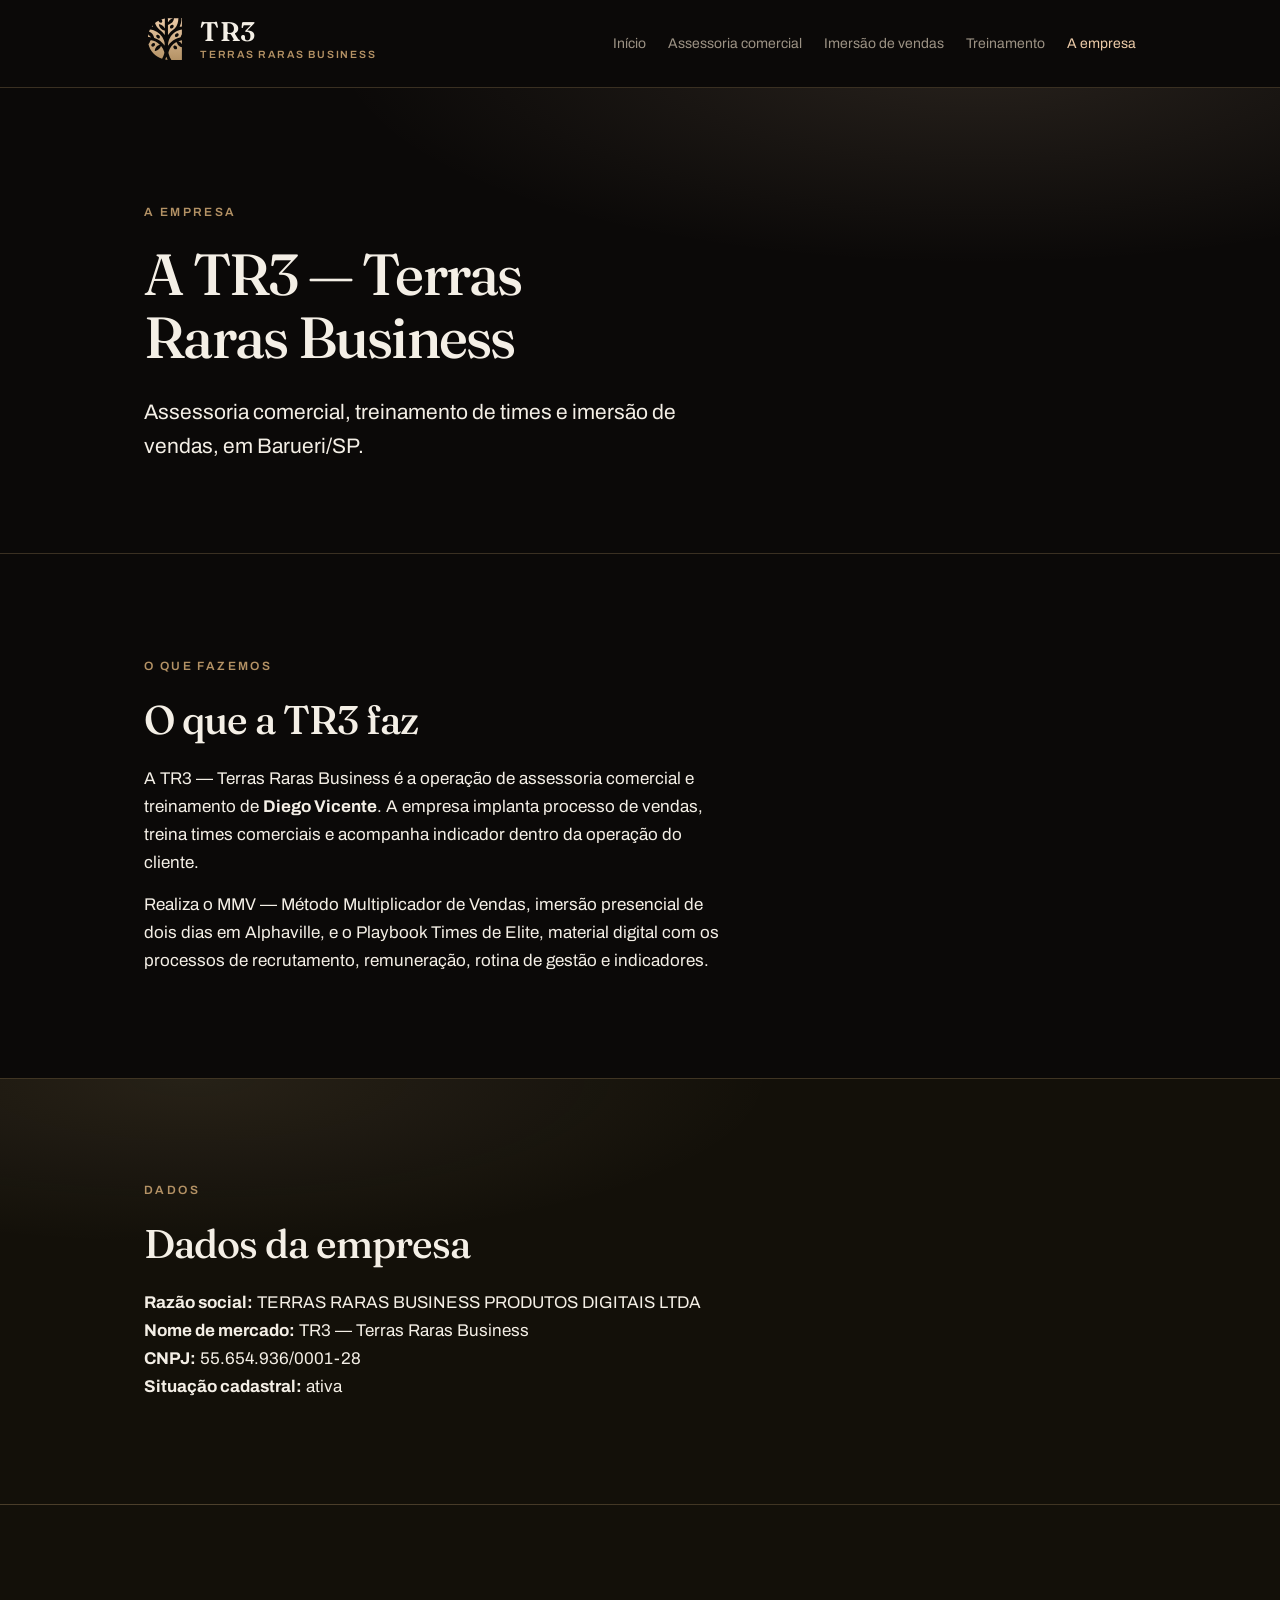
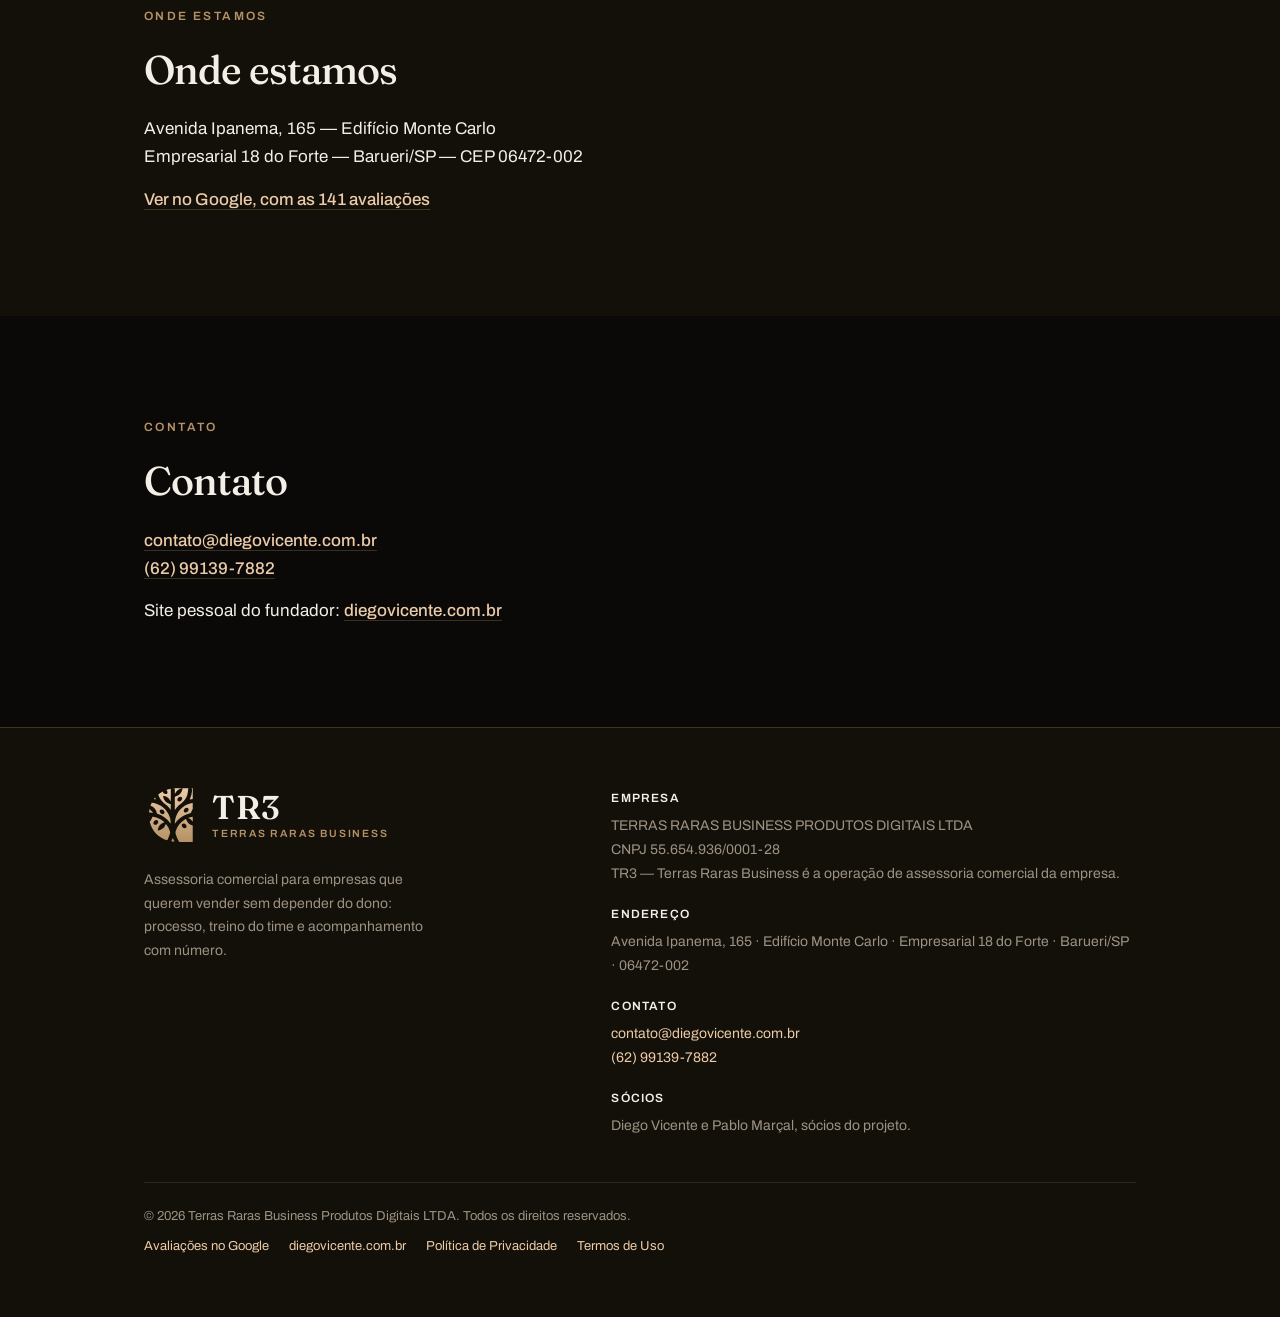
==== a-empresa/index.html @ c17bfd2a "Site institucional da TR3 (grupotr3.com.br) Cinco páginas estáticas no visual preto e dourado da mar" ====
<!doctype html>
<html lang="pt-BR">
<head>
<meta charset="utf-8">
<meta name="viewport" content="width=device-width, initial-scale=1, viewport-fit=cover">
<title>A TR3 — Terras Raras Business | CNPJ e endereço</title>
<meta name="description" content="TR3 — Terras Raras Business, assessoria comercial em Barueri/SP. Razão social, CNPJ, endereço e contato.">
<link rel="canonical" href="https://grupotr3.com.br/a-empresa/">
<meta property="og:type" content="website">
<meta property="og:locale" content="pt_BR">
<meta property="og:site_name" content="TR3 — Terras Raras Business">
<meta property="og:title" content="A TR3 — Terras Raras Business | CNPJ e endereço">
<meta property="og:description" content="TR3 — Terras Raras Business, assessoria comercial em Barueri/SP. Razão social, CNPJ, endereço e contato.">
<meta property="og:url" content="https://grupotr3.com.br/a-empresa/">
<link rel="preconnect" href="https://fonts.googleapis.com">
<link rel="preconnect" href="https://fonts.gstatic.com" crossorigin>
<link rel="stylesheet" href="https://fonts.googleapis.com/css2?family=Fraunces:ital,opsz,wght@0,9..144,400;0,9..144,500;0,9..144,600;1,9..144,500&family=Archivo:wght@400;500;600&display=swap">
<link rel="stylesheet" href="/assets/site.css">
<script type="application/ld+json">{
  "@context":"https://schema.org",
  "@type":["Organization","LocalBusiness"],
  "name":"TR3 — Terras Raras Business",
  "alternateName":["Terras Raras Business - TR3","TR3 Assessoria Comercial"],
  "legalName":"TERRAS RARAS BUSINESS PRODUTOS DIGITAIS LTDA",
  "taxID":"55.654.936/0001-28",
  "url":"https://grupotr3.com.br/",
  "telephone":"+55 62 99139-7882",
  "email":"contato@diegovicente.com.br",
  "address":{"@type":"PostalAddress","streetAddress":"Avenida Ipanema, 165 — Edifício Monte Carlo",
    "addressLocality":"Barueri","addressRegion":"SP","postalCode":"06472-002","addressCountry":"BR"},
  "sameAs":["https://diegovicente.com.br/","https://www.google.com/maps/place/?q=place_id:ChIJMy0aVngDz5QRdP8iKXaQ4cY"],
  "founder":{"@type":"Person","name":"Diego Vicente"},
  "description":"Assessoria comercial B2B: processo de vendas, treino de time comercial e acompanhamento com indicador. Realiza o MMV — Método Multiplicador de Vendas, imersão de vendas presencial em Alphaville, Barueri."
}</script>
</head>
<body>
<header class="topbar">
  <div class="wrap">
    <a href="/" aria-label="TR3 — Terras Raras Business, página inicial"><span class="marca">
  <span class="marca-simbolo"><svg viewBox="0 0 393 393" role="img" aria-label="TR3" xmlns="http://www.w3.org/2000/svg"><defs><linearGradient id="gm" x1="196" y1="1" x2="196" y2="392" gradientUnits="userSpaceOnUse"><stop offset="0" stop-color="#ECCBA8"/><stop offset="1" stop-color="#B49265"/></linearGradient></defs><path fill="url(#gm)" d="m56.98,179.28c-6.62-.82-13.25-1.05-19.88-1.07.76-9.18,2.08-18.11,3.94-26.77,1.62,3.26,3.51,6.42,5.71,9.45,5.23,7.19,12.32,12.19,20.04,18.44-4.16,0-7.02.3-9.8-.05Zm130.13,30.97c5.53,15.39,8.45,31.27,6.6,48.3-1.43-.54-1.84-1.73-2.53-2.72-23.41-33.53-54.7-56.39-93.62-68.77-3.3-1.05-3.82-3.03-4.32-5.88-4.53-25.7-21.45-44.64-46.01-52.12,2.54-7.4,5.5-14.56,8.87-21.44,11.66.81,23.11,2.95,34.13,6.84,47.16,16.66,79.88,48.45,96.88,95.78Zm-37.77-33.35c-.04-11.28-10.45-21.26-22-21.07-8.48.13-13.17,4.84-13.27,13.33-.14,11.02,10.89,21.7,22.63,21.92,7.2.14,12.68-6.01,12.65-14.18Zm-112.6,33.25c.6-.34,1.19-.7,1.75-1.1.14-.1.15-.39.56-1.54-.82,0-1.63,0-2.45,0,.04.89.09,1.77.14,2.65ZM162.64,14.43c4.87,4.17,8.4,10.19,8.57,16.04.24,8.23-5.32,13.92-13.64,13.96-10.43.05-19.82-8.31-21.44-18.44-11.82,6.2-22.78,13.46-32.77,21.71,6.85,23.22,20.21,43.48,40.16,60.65,9.09,7.83,19.07,14.55,27.61,23.11,8.3,8.33,15.23,17.75,23.82,28.77,0-14.93.04-27.75-.02-40.58-.02-3.72-3.23-2.93-5.42-3.51-26.85-7.11-43.72-23.86-49.83-51.21-1.33-5.96-.35-7.95,6.42-6.56,19.75,4.06,34.28,14.96,44.56,31.98,1.01,1.68,1.89,3.44,2.86,5.14.08.14.38.17,1.56.64,0-4.34,0-8.34,0-12.35,0-24.8.12-49.6-.11-74.39-.01-1.52.08-2.78.36-3.8-11.36,2.18-22.27,5.14-32.68,8.84Zm26.05,300.53c1.1,3.67,2.53,7.52,1.6,11.55-4.45,19.22-11.17,37.54-20.96,54.64-65.47-20.86-112.21-70.04-127.55-135.87,7.45-7.48,12.9-17.11,16.22-28.96,1.82-6.52,4.48-8.16,10.58-7.05,27.91,5.08,52.66,16.71,74.12,35.25,6.78,5.86,6.53,5.94-1.61,9.26-22.09,9.01-35.43,25.44-40.3,48.74-.97,4.62-.39,7.65,5.9,6.18,12.95-3.02,24.41-8.34,34.09-17.76,8.51-8.28,13.35-18.56,17.84-29.55,1.05.84,1.94,1.31,2.52,2.03,12.46,15.43,21.88,32.52,27.56,51.54Zm-85.11-67.96c-.02-8.36-5.67-14.29-13.53-14.2-10.95.13-21.68,10.84-21.85,21.82-.13,8.13,5.44,13.56,13.95,13.59,10.28.04,21.45-11.02,21.43-21.21ZM354.69,1.18v78.64c-6.98,1-13.88,2.45-20.82,3.08-.77-2.6.59-3.95,1.3-5.44,8.04-17.01,12.84-34.95,14.18-53.66,1.52-21.19,1.21-21.22-19.66-21.15-1.23,0-2.46.08-3.68,0-3.51-.25-4.67,1.44-4.74,4.83-.11,5.13-.63,10.25-1.07,15.36-3.17,37.37-20.56,66.95-49.85,89.73-14,10.89-27.26,22.41-37.76,36.83-2.24,3.07-4.68,6-8.36,10.7,0-30.85.27-59.33-.19-87.79-.12-7.28,1.58-10.38,9.05-12.45,25.45-7.05,40.62-24.46,46.56-50,1.56-6.69.15-8.09-6.67-6.61-19.47,4.23-34.45,14.73-44.31,32.24-.98,1.75-1.18,4.28-4.47,4.77,0-10.74-.11-21.24.05-31.74.06-4.31-1.33-6.27-5.96-5.98-1.33.08-2.66.15-3.99.19,9.31-1.03,18.88-1.56,28.68-1.56h111.7Zm-76.91,75.94c.12-9.36-5.35-14.5-14.75-13.88-7.78.51-16.85,7.66-19.23,15.15-3.62,11.42,2.91,21.02,13.77,20.23,10.75-.78,20.08-10.71,20.21-21.49Zm-191.98,4.82c-1.7-4.06-3.36-8.08-4.94-12.11-2.97,3.48-5.81,7.08-8.51,10.79,4.27.93,8.61,2.26,13.45,1.32Zm249.33,30.94c6.47-2.01,13-3.3,19.56-4.12v43.25c-4.68,6.61-8.21,14.38-10.58,23.28-1.27,4.77-3.24,6.59-8.04,7.72-31.64,7.46-59.66,21.88-83.47,44.29-10.11,9.51-18.74,20.31-28.08,32.11,0-5.62-.34-9.77.08-13.84.65-6.32,1.3-12.71,2.86-18.84,14.72-57.92,50.38-96.07,107.68-113.85Zm-10.48,43.86c0-8.82-4.74-13.73-13.4-13.87-10.95-.18-22.1,11.19-21.91,22.34.13,7.64,5.87,13.1,13.72,13.05,11.32-.08,21.58-10.31,21.59-21.52Zm30.04,116.95v118.46h-98.28c-11.28-17.23-19.36-36.19-25.22-56.33-1.62-5.57-3.46-11.22-1.68-17.29,11.56-39.46,34.9-69.67,70.35-90.62,4.94-2.92,6.51-2,8.4,3.38,7.95,22.61,23.53,36.63,46.44,42.41Zm-44.69,7.01c.35-11.71-9.71-22.59-21.08-22.8-7.86-.15-13.84,5.11-14.38,12.64-.72,10.23,10.37,22.35,20.79,22.7,9.04.31,14.42-4.29,14.67-12.53Zm12.08-63.77c.89,3.38,3.6,3.12,5.36,4.03,11.6,6.07,20.81,13.94,27.25,23.96v-36.24c-5.53.71-11.03,1.78-16.49,3.39-5.35,1.58-10.68,3.22-16.11,4.85Zm-112.49,146.64c-3.9,8.81-7.54,16.92-11.53,24.67,7.96,1.43,16.14,2.48,24.52,3.12-3.16-5.8-6.04-11.74-8.59-17.88-1.2-2.9-2.54-5.73-4.39-9.91Z"/></svg></span>
  <span class="marca-texto"><strong>TR3</strong><em>Terras Raras Business</em></span>
</span></a>
    <nav class="nav"><a href="/">Início</a><a href="/assessoria-comercial-b2b/">Assessoria comercial</a><a href="/imersao-de-vendas-sao-paulo/">Imersão de vendas</a><a href="/treinamento-de-vendas-para-equipe/">Treinamento</a><a href="/a-empresa/" aria-current="page">A empresa</a></nav>
  </div>
</header>
<main><div class="hero"><div class="wrap">
         <p class="eyebrow">A empresa</p>
         <h1>A TR3 — Terras Raras Business</h1>
         <p class="hero-sub">Assessoria comercial, treinamento de times e imersão de vendas, em Barueri/SP.</p>
       </div></div><section class="">
  <div class="wrap">
    <p class="eyebrow">O que fazemos</p>
    <h2>O que a TR3 faz</h2>
    
    <div class="lead">
      <p>A TR3 — Terras Raras Business é a operação de assessoria comercial e treinamento de
      <strong>Diego Vicente</strong>. A empresa implanta processo de vendas, treina times comerciais e
      acompanha indicador dentro da operação do cliente.</p>
      <p>Realiza o MMV — Método Multiplicador de Vendas, imersão presencial de dois dias em Alphaville,
      e o Playbook Times de Elite, material digital com os processos de recrutamento, remuneração,
      rotina de gestão e indicadores.</p>
    </div>
  </div>
</section><section class="band-2">
  <div class="wrap">
    <p class="eyebrow">Dados</p>
    <h2>Dados da empresa</h2>
    
    <div class="lead">
      <p><strong>Razão social:</strong> TERRAS RARAS BUSINESS PRODUTOS DIGITAIS LTDA<br>
      <strong>Nome de mercado:</strong> TR3 — Terras Raras Business<br>
      <strong>CNPJ:</strong> 55.654.936/0001-28<br>
      <strong>Situação cadastral:</strong> ativa</p>
    </div>
  </div>
</section><section class="band">
  <div class="wrap">
    <p class="eyebrow">Onde estamos</p>
    <h2>Onde estamos</h2>
    
    <div class="lead">
      <p>Avenida Ipanema, 165 — Edifício Monte Carlo<br>
      Empresarial 18 do Forte — Barueri/SP — CEP 06472-002</p>
      <p><a class="linkgold" href="https://www.google.com/maps/place/?q=place_id:ChIJMy0aVngDz5QRdP8iKXaQ4cY" rel="noopener">Ver no Google, com as 141 avaliações</a></p>
    </div>
  </div>
</section><section class="">
  <div class="wrap">
    <p class="eyebrow">Contato</p>
    <h2>Contato</h2>
    
    <div class="lead">
      <p><a class="linkgold" href="mailto:contato@diegovicente.com.br">contato@diegovicente.com.br</a><br>
      <a class="linkgold" href="tel:+5562991397882">(62) 99139-7882</a></p>
      <p>Site pessoal do fundador: <a class="linkgold" href="https://diegovicente.com.br/">diegovicente.com.br</a></p>
    </div>
  </div>
</section></main>
<footer>
  <div class="wrap">
    <div class="foot-grid">
      <div>
        <span class="marca marca-foot">
  <span class="marca-simbolo"><svg viewBox="0 0 393 393" role="img" aria-label="TR3" xmlns="http://www.w3.org/2000/svg"><defs><linearGradient id="gmf" x1="196" y1="1" x2="196" y2="392" gradientUnits="userSpaceOnUse"><stop offset="0" stop-color="#ECCBA8"/><stop offset="1" stop-color="#B49265"/></linearGradient></defs><path fill="url(#gmf)" d="m56.98,179.28c-6.62-.82-13.25-1.05-19.88-1.07.76-9.18,2.08-18.11,3.94-26.77,1.62,3.26,3.51,6.42,5.71,9.45,5.23,7.19,12.32,12.19,20.04,18.44-4.16,0-7.02.3-9.8-.05Zm130.13,30.97c5.53,15.39,8.45,31.27,6.6,48.3-1.43-.54-1.84-1.73-2.53-2.72-23.41-33.53-54.7-56.39-93.62-68.77-3.3-1.05-3.82-3.03-4.32-5.88-4.53-25.7-21.45-44.64-46.01-52.12,2.54-7.4,5.5-14.56,8.87-21.44,11.66.81,23.11,2.95,34.13,6.84,47.16,16.66,79.88,48.45,96.88,95.78Zm-37.77-33.35c-.04-11.28-10.45-21.26-22-21.07-8.48.13-13.17,4.84-13.27,13.33-.14,11.02,10.89,21.7,22.63,21.92,7.2.14,12.68-6.01,12.65-14.18Zm-112.6,33.25c.6-.34,1.19-.7,1.75-1.1.14-.1.15-.39.56-1.54-.82,0-1.63,0-2.45,0,.04.89.09,1.77.14,2.65ZM162.64,14.43c4.87,4.17,8.4,10.19,8.57,16.04.24,8.23-5.32,13.92-13.64,13.96-10.43.05-19.82-8.31-21.44-18.44-11.82,6.2-22.78,13.46-32.77,21.71,6.85,23.22,20.21,43.48,40.16,60.65,9.09,7.83,19.07,14.55,27.61,23.11,8.3,8.33,15.23,17.75,23.82,28.77,0-14.93.04-27.75-.02-40.58-.02-3.72-3.23-2.93-5.42-3.51-26.85-7.11-43.72-23.86-49.83-51.21-1.33-5.96-.35-7.95,6.42-6.56,19.75,4.06,34.28,14.96,44.56,31.98,1.01,1.68,1.89,3.44,2.86,5.14.08.14.38.17,1.56.64,0-4.34,0-8.34,0-12.35,0-24.8.12-49.6-.11-74.39-.01-1.52.08-2.78.36-3.8-11.36,2.18-22.27,5.14-32.68,8.84Zm26.05,300.53c1.1,3.67,2.53,7.52,1.6,11.55-4.45,19.22-11.17,37.54-20.96,54.64-65.47-20.86-112.21-70.04-127.55-135.87,7.45-7.48,12.9-17.11,16.22-28.96,1.82-6.52,4.48-8.16,10.58-7.05,27.91,5.08,52.66,16.71,74.12,35.25,6.78,5.86,6.53,5.94-1.61,9.26-22.09,9.01-35.43,25.44-40.3,48.74-.97,4.62-.39,7.65,5.9,6.18,12.95-3.02,24.41-8.34,34.09-17.76,8.51-8.28,13.35-18.56,17.84-29.55,1.05.84,1.94,1.31,2.52,2.03,12.46,15.43,21.88,32.52,27.56,51.54Zm-85.11-67.96c-.02-8.36-5.67-14.29-13.53-14.2-10.95.13-21.68,10.84-21.85,21.82-.13,8.13,5.44,13.56,13.95,13.59,10.28.04,21.45-11.02,21.43-21.21ZM354.69,1.18v78.64c-6.98,1-13.88,2.45-20.82,3.08-.77-2.6.59-3.95,1.3-5.44,8.04-17.01,12.84-34.95,14.18-53.66,1.52-21.19,1.21-21.22-19.66-21.15-1.23,0-2.46.08-3.68,0-3.51-.25-4.67,1.44-4.74,4.83-.11,5.13-.63,10.25-1.07,15.36-3.17,37.37-20.56,66.95-49.85,89.73-14,10.89-27.26,22.41-37.76,36.83-2.24,3.07-4.68,6-8.36,10.7,0-30.85.27-59.33-.19-87.79-.12-7.28,1.58-10.38,9.05-12.45,25.45-7.05,40.62-24.46,46.56-50,1.56-6.69.15-8.09-6.67-6.61-19.47,4.23-34.45,14.73-44.31,32.24-.98,1.75-1.18,4.28-4.47,4.77,0-10.74-.11-21.24.05-31.74.06-4.31-1.33-6.27-5.96-5.98-1.33.08-2.66.15-3.99.19,9.31-1.03,18.88-1.56,28.68-1.56h111.7Zm-76.91,75.94c.12-9.36-5.35-14.5-14.75-13.88-7.78.51-16.85,7.66-19.23,15.15-3.62,11.42,2.91,21.02,13.77,20.23,10.75-.78,20.08-10.71,20.21-21.49Zm-191.98,4.82c-1.7-4.06-3.36-8.08-4.94-12.11-2.97,3.48-5.81,7.08-8.51,10.79,4.27.93,8.61,2.26,13.45,1.32Zm249.33,30.94c6.47-2.01,13-3.3,19.56-4.12v43.25c-4.68,6.61-8.21,14.38-10.58,23.28-1.27,4.77-3.24,6.59-8.04,7.72-31.64,7.46-59.66,21.88-83.47,44.29-10.11,9.51-18.74,20.31-28.08,32.11,0-5.62-.34-9.77.08-13.84.65-6.32,1.3-12.71,2.86-18.84,14.72-57.92,50.38-96.07,107.68-113.85Zm-10.48,43.86c0-8.82-4.74-13.73-13.4-13.87-10.95-.18-22.1,11.19-21.91,22.34.13,7.64,5.87,13.1,13.72,13.05,11.32-.08,21.58-10.31,21.59-21.52Zm30.04,116.95v118.46h-98.28c-11.28-17.23-19.36-36.19-25.22-56.33-1.62-5.57-3.46-11.22-1.68-17.29,11.56-39.46,34.9-69.67,70.35-90.62,4.94-2.92,6.51-2,8.4,3.38,7.95,22.61,23.53,36.63,46.44,42.41Zm-44.69,7.01c.35-11.71-9.71-22.59-21.08-22.8-7.86-.15-13.84,5.11-14.38,12.64-.72,10.23,10.37,22.35,20.79,22.7,9.04.31,14.42-4.29,14.67-12.53Zm12.08-63.77c.89,3.38,3.6,3.12,5.36,4.03,11.6,6.07,20.81,13.94,27.25,23.96v-36.24c-5.53.71-11.03,1.78-16.49,3.39-5.35,1.58-10.68,3.22-16.11,4.85Zm-112.49,146.64c-3.9,8.81-7.54,16.92-11.53,24.67,7.96,1.43,16.14,2.48,24.52,3.12-3.16-5.8-6.04-11.74-8.59-17.88-1.2-2.9-2.54-5.73-4.39-9.91Z"/></svg></span>
  <span class="marca-texto"><strong>TR3</strong><em>Terras Raras Business</em></span>
</span>
        <p class="foot-tag">Assessoria comercial para empresas que querem vender sem depender do dono:
        processo, treino do time e acompanhamento com número.</p>
      </div>
      <div>
        <p class="foot-block">
          <strong>Empresa</strong>
          TERRAS RARAS BUSINESS PRODUTOS DIGITAIS LTDA<br>
          CNPJ 55.654.936/0001-28<br>
          TR3 — Terras Raras Business é a operação de assessoria comercial da empresa.
        </p>
        <p class="foot-block">
          <strong>Endereço</strong>
          Avenida Ipanema, 165 &middot; Edifício Monte Carlo &middot; Empresarial 18 do Forte &middot; Barueri/SP &middot; 06472-002
        </p>
        <p class="foot-block">
          <strong>Contato</strong>
          <a href="mailto:contato@diegovicente.com.br">contato@diegovicente.com.br</a><br>
          <a href="tel:+5562991397882">(62) 99139-7882</a>
        </p>
        <p class="foot-block">
          <strong>Sócios</strong>
          Diego Vicente e Pablo Marçal, sócios do projeto.
          <!-- FOTO DOS SOCIOS: entra aqui quando o Diego enviar o arquivo -->
        </p>
      </div>
    </div>
    <div class="foot-legal">
      <span>&copy; 2026 Terras Raras Business Produtos Digitais LTDA. Todos os direitos reservados.</span>
      <span class="foot-links">
        <a href="https://www.google.com/maps/place/?q=place_id:ChIJMy0aVngDz5QRdP8iKXaQ4cY">Avaliações no Google</a>
        <a href="https://diegovicente.com.br/">diegovicente.com.br</a>
        <a href="https://diegovicente.com.br/politica-de-privacidade/">Política de Privacidade</a>
        <a href="https://diegovicente.com.br/termos-de-uso/">Termos de Uso</a>
      </span>
    </div>
  </div>
</footer>
</body>
</html>
---- assets/site.css ----
/* TR3 — Terras Raras Business */
:root{
  --ink:#0B0908; --surface:#131009; --surface-2:#1A1610;
  --gold:#B49265; --gold-bright:#ECCBA8; --gold-dim:rgba(180,146,101,.28);
  --text:#F4EFE6; --muted:#9C9284;
  --display:"Fraunces","Iowan Old Style",Georgia,serif;
  --body:"Archivo","Helvetica Neue",Arial,sans-serif;
  --gutter:clamp(20px,5vw,64px);
  color-scheme:dark;
}
*{box-sizing:border-box}
html{scroll-behavior:smooth}
body{margin:0;background:var(--ink);color:var(--text);font-family:var(--body);font-size:17px;line-height:1.65;-webkit-font-smoothing:antialiased}
img{max-width:100%;height:auto}
a{color:inherit}
.wrap{width:100%;max-width:1120px;margin-inline:auto;padding-inline:var(--gutter)}
section{padding-block:clamp(56px,8vw,112px)}
h1,h2,h3{font-family:var(--display);font-weight:500;font-variation-settings:"SOFT" 0,"WONK" 0;text-wrap:balance;margin:0}
.eyebrow{font-family:var(--body);font-size:12px;font-weight:600;letter-spacing:.2em;text-transform:uppercase;color:var(--gold);margin:0 0 20px}
.sr-only{position:absolute;width:1px;height:1px;padding:0;margin:-1px;overflow:hidden;clip:rect(0 0 0 0);white-space:nowrap;border:0}

/* topo */
.topbar{border-bottom:1px solid var(--gold-dim);padding-block:18px;position:relative;z-index:5}
.topbar .wrap{display:flex;align-items:center;justify-content:space-between;gap:20px;flex-wrap:wrap}
.marca{display:inline-flex;align-items:center;gap:14px;text-decoration:none}
.marca-simbolo{display:block;width:42px;flex:0 0 42px}
.marca-simbolo svg{display:block;width:100%;height:auto}
.marca-texto{display:flex;flex-direction:column;line-height:1}
.marca-texto strong{font-family:var(--display);font-weight:600;font-size:27px;letter-spacing:.02em;color:var(--text)}
.marca-texto em{font-style:normal;font-size:10.5px;font-weight:600;letter-spacing:.17em;text-transform:uppercase;color:var(--gold);margin-top:5px}
.marca-foot .marca-simbolo{width:54px;flex:0 0 54px}
.marca-foot .marca-texto strong{font-size:33px}
.nav{display:flex;flex-wrap:wrap;gap:6px 22px;font-size:14px}
.nav a{text-decoration:none;color:var(--muted)}
.nav a:hover,.nav a[aria-current="page"]{color:var(--gold-bright)}

/* botao */
.cta{display:inline-flex;align-items:center;gap:12px;padding:17px 32px;border:0;border-radius:999px;
  background:linear-gradient(135deg,var(--gold-bright),var(--gold));color:#160F02;font-family:var(--body);
  font-size:15px;font-weight:600;letter-spacing:.05em;text-transform:uppercase;text-decoration:none;cursor:pointer;
  transition:transform .2s ease,box-shadow .2s ease;box-shadow:0 10px 40px -18px rgba(236,203,168,.75)}
.cta:hover{transform:translateY(-2px);box-shadow:0 18px 50px -18px rgba(236,203,168,.95)}
.cta .arrow{transition:transform .2s ease}
.cta:hover .arrow{transform:translateX(4px)}
.cta-note{margin-top:16px;font-size:14px;color:var(--muted)}
.linkgold{color:var(--gold-bright);text-decoration:none;font-weight:500;border-bottom:1px solid var(--gold-dim)}
.linkgold:hover{border-bottom-color:var(--gold-bright)}

/* hero */
.hero{position:relative;overflow:hidden;padding-block:clamp(56px,9vw,120px) clamp(48px,7vw,92px);border-bottom:1px solid var(--gold-dim)}
.hero::before{content:"";position:absolute;inset:-30% -10% auto -10%;height:120%;
  background:radial-gradient(60% 55% at 72% 18%,rgba(236,203,168,.13),transparent 70%);pointer-events:none}
.hero .wrap{position:relative}
.hero h1{font-size:clamp(31px,5.2vw,58px);line-height:1.08;letter-spacing:-.03em;max-width:19ch}
.hero-sub{margin:26px 0 0;font-size:clamp(17px,2.1vw,21px);max-width:46ch;color:var(--text)}
.hero-sub strong{color:var(--gold-bright);font-weight:500}
.hero-body{margin:22px 0 0;max-width:52ch;color:var(--muted)}
.hero-actions{margin-top:36px}

/* numeros */
.marks{display:grid;grid-template-columns:repeat(4,1fr);gap:1px;background:var(--gold-dim);border-block:1px solid var(--gold-dim)}
.mark{background:var(--ink);padding:clamp(24px,3.4vw,40px) clamp(18px,2.4vw,30px)}
.mark .fig{font-family:var(--display);font-size:clamp(28px,3.8vw,44px);line-height:1;color:var(--gold-bright);font-variant-numeric:tabular-nums}
.mark p{margin:10px 0 0;font-size:14px;color:var(--muted);max-width:22ch}

/* blocos de texto */
.band{background:var(--surface)}
.band-2{background:radial-gradient(70% 60% at 15% 0%,rgba(236,203,168,.09),transparent 65%),var(--surface);border-block:1px solid var(--gold-dim)}
h2{font-size:clamp(26px,3.6vw,40px);line-height:1.16;letter-spacing:-.025em;max-width:22ch}
.lead{margin:22px 0 0;max-width:58ch;color:var(--text)}
.lead-muted{margin:22px 0 0;max-width:58ch;color:var(--muted)}
.lead p{margin:0 0 14px}
.lead p:last-child{margin-bottom:0}

/* lista de sintomas */
.signs{list-style:none;counter-reset:s;margin:clamp(32px,4vw,48px) 0 0;padding:0;display:grid;grid-template-columns:repeat(auto-fit,minmax(290px,1fr));column-gap:clamp(28px,5vw,60px)}
.signs li{counter-increment:s;display:grid;grid-template-columns:30px minmax(0,1fr);gap:16px;align-items:start;padding-block:20px;border-top:1px solid rgba(180,146,101,.18);font-size:16.5px;line-height:1.5}
.signs li::before{content:counter(s,decimal-leading-zero);font-size:12px;font-weight:600;letter-spacing:.1em;font-variant-numeric:tabular-nums;color:var(--gold);padding-top:6px}
.verdict{margin:clamp(36px,4vw,52px) 0 0;font-family:var(--display);font-weight:500;font-size:clamp(22px,2.9vw,31px);line-height:1.3;letter-spacing:-.015em;max-width:26ch}
.verdict em{font-style:italic;color:var(--gold-bright)}

/* passos */
.steps{list-style:none;counter-reset:p;margin:clamp(32px,4vw,52px) 0 0;padding:0;display:grid;grid-template-columns:repeat(auto-fit,minmax(230px,1fr));gap:1px;background:var(--gold-dim);border:1px solid var(--gold-dim)}
.steps li{counter-increment:p;background:var(--surface-2);padding:clamp(24px,2.8vw,34px)}
.steps li::before{content:counter(p,decimal-leading-zero);display:block;font-size:13px;font-weight:600;letter-spacing:.1em;color:var(--gold);margin-bottom:16px}
.steps h3{font-family:var(--body);font-weight:600;font-size:18px}
.steps p{margin:10px 0 0;color:var(--muted);font-size:15.5px}

/* caminhos */
.paths{margin:clamp(32px,4vw,52px) 0 0;display:grid;grid-template-columns:repeat(auto-fit,minmax(275px,1fr));gap:18px}
.path{border:1px solid var(--gold-dim);background:var(--surface-2);padding:clamp(26px,3vw,34px);display:flex;flex-direction:column;gap:14px}
.path h3{font-family:var(--body);font-weight:600;font-size:19px;letter-spacing:-.01em}
.path p{margin:0;color:var(--muted);font-size:15.5px;flex:1}

/* resultados */
.cases{margin:clamp(32px,4vw,52px) 0 0;display:grid;grid-template-columns:repeat(auto-fit,minmax(280px,1fr));gap:18px}
.case{border:1px solid var(--gold-dim);background:var(--surface-2);padding:clamp(24px,2.8vw,32px)}
.case .who{font-size:12px;font-weight:600;letter-spacing:.16em;text-transform:uppercase;color:var(--gold);margin:0 0 12px}
.case .num{font-family:var(--display);font-weight:500;font-size:clamp(20px,2.4vw,26px);line-height:1.2;letter-spacing:-.02em;color:var(--gold-bright);margin:0}
.case p{margin:12px 0 0;color:var(--muted);font-size:15.5px}

/* faq */
.faq{margin:clamp(32px,4vw,48px) 0 0;display:grid;gap:0}
.faq details{border-top:1px solid rgba(180,146,101,.18);padding-block:20px}
.faq details:last-child{border-bottom:1px solid rgba(180,146,101,.18)}
.faq summary{cursor:pointer;font-weight:600;font-size:17px;list-style:none;display:flex;justify-content:space-between;gap:16px}
.faq summary::-webkit-details-marker{display:none}
.faq summary::after{content:"+";color:var(--gold);font-weight:400;font-size:22px;line-height:1}
.faq details[open] summary::after{content:"\2013"}
.faq p{margin:14px 0 0;color:var(--muted);max-width:62ch}

/* evento */
.event{border:1px solid var(--gold-dim);background:var(--surface-2);padding:clamp(28px,3.4vw,44px);margin-top:clamp(28px,3.4vw,40px)}
.event .when{font-size:12px;font-weight:600;letter-spacing:.16em;text-transform:uppercase;color:var(--gold);margin:0 0 14px}
.event h3{font-family:var(--display);font-size:clamp(22px,2.8vw,30px);line-height:1.2;letter-spacing:-.02em;margin:0}
.event p{margin:16px 0 0;color:var(--muted);max-width:54ch}

/* socios */
.people{margin:clamp(28px,3.4vw,44px) 0 0;display:grid;grid-template-columns:repeat(auto-fit,minmax(260px,1fr));gap:18px}
.person{border:1px solid var(--gold-dim);background:var(--surface-2);padding:clamp(22px,2.6vw,30px)}
.person .role{font-size:12px;font-weight:600;letter-spacing:.16em;text-transform:uppercase;color:var(--gold);margin:0 0 10px}
.person h3{font-family:var(--body);font-weight:600;font-size:19px;margin:0}
.person p{margin:10px 0 0;color:var(--muted);font-size:15.5px}

/* rodape */
footer{border-top:1px solid var(--gold-dim);background:var(--surface);padding-block:clamp(40px,5vw,60px);font-size:14px;color:var(--muted);line-height:1.7}
.foot-grid{display:grid;grid-template-columns:minmax(0,1fr) minmax(0,1.3fr);gap:clamp(28px,5vw,64px);align-items:start}
.foot-tag{margin:18px 0 0;max-width:36ch}
.foot-block{margin:0}
.foot-block + .foot-block{margin-top:18px}
.foot-block strong{display:block;color:var(--text);font-weight:600;font-size:12px;letter-spacing:.1em;text-transform:uppercase;margin-bottom:6px}
footer a{color:var(--gold-bright);text-decoration:none}
footer a:hover{text-decoration:underline}
.foot-legal{margin-top:clamp(28px,3.4vw,44px);padding-top:22px;border-top:1px solid rgba(180,146,101,.18);display:flex;flex-wrap:wrap;gap:8px 22px;justify-content:space-between;font-size:13px}
.foot-links{display:flex;flex-wrap:wrap;gap:8px 20px}

@media (max-width:900px){.marks{grid-template-columns:repeat(2,1fr)}}
@media (max-width:720px){.foot-grid{grid-template-columns:1fr}}
@media (max-width:520px){.marks{grid-template-columns:1fr}.hero h1{max-width:none}}
@media (prefers-reduced-motion:reduce){*{transition:none!important;animation:none!important}html{scroll-behavior:auto}}
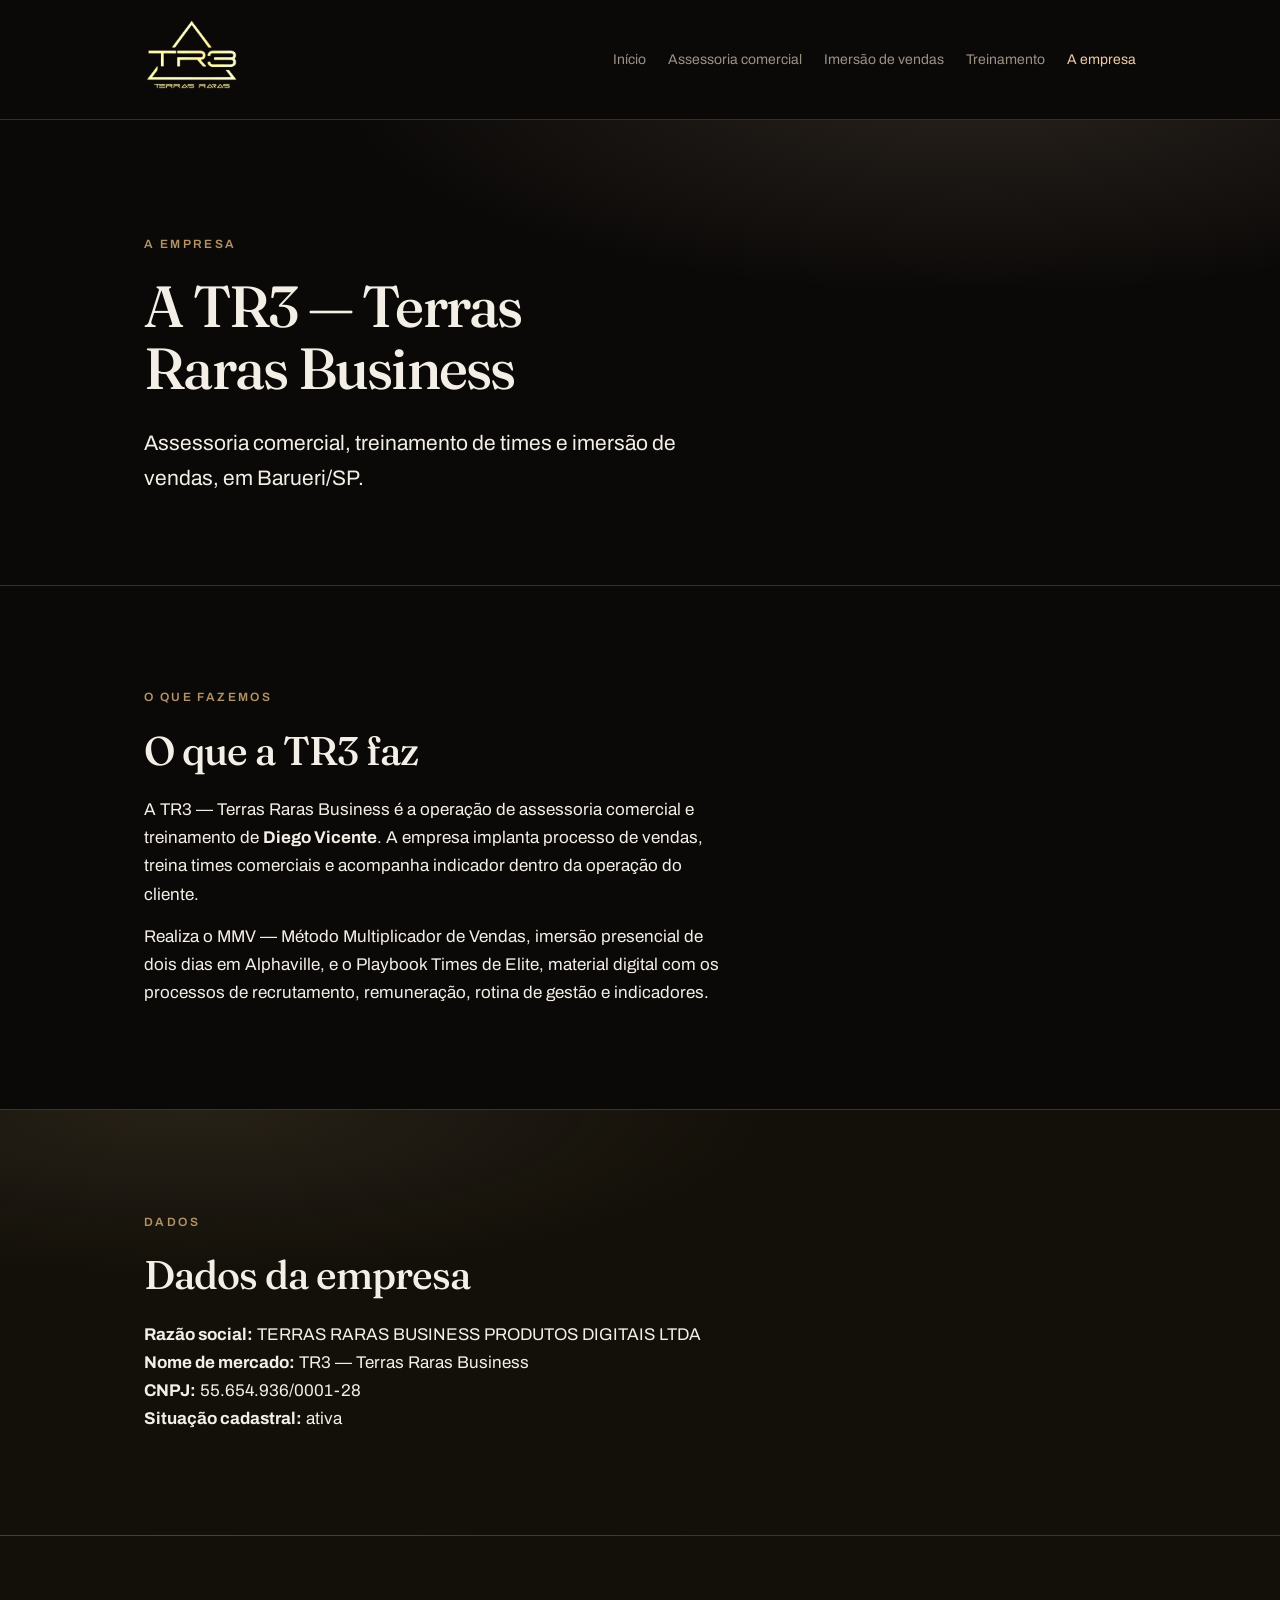
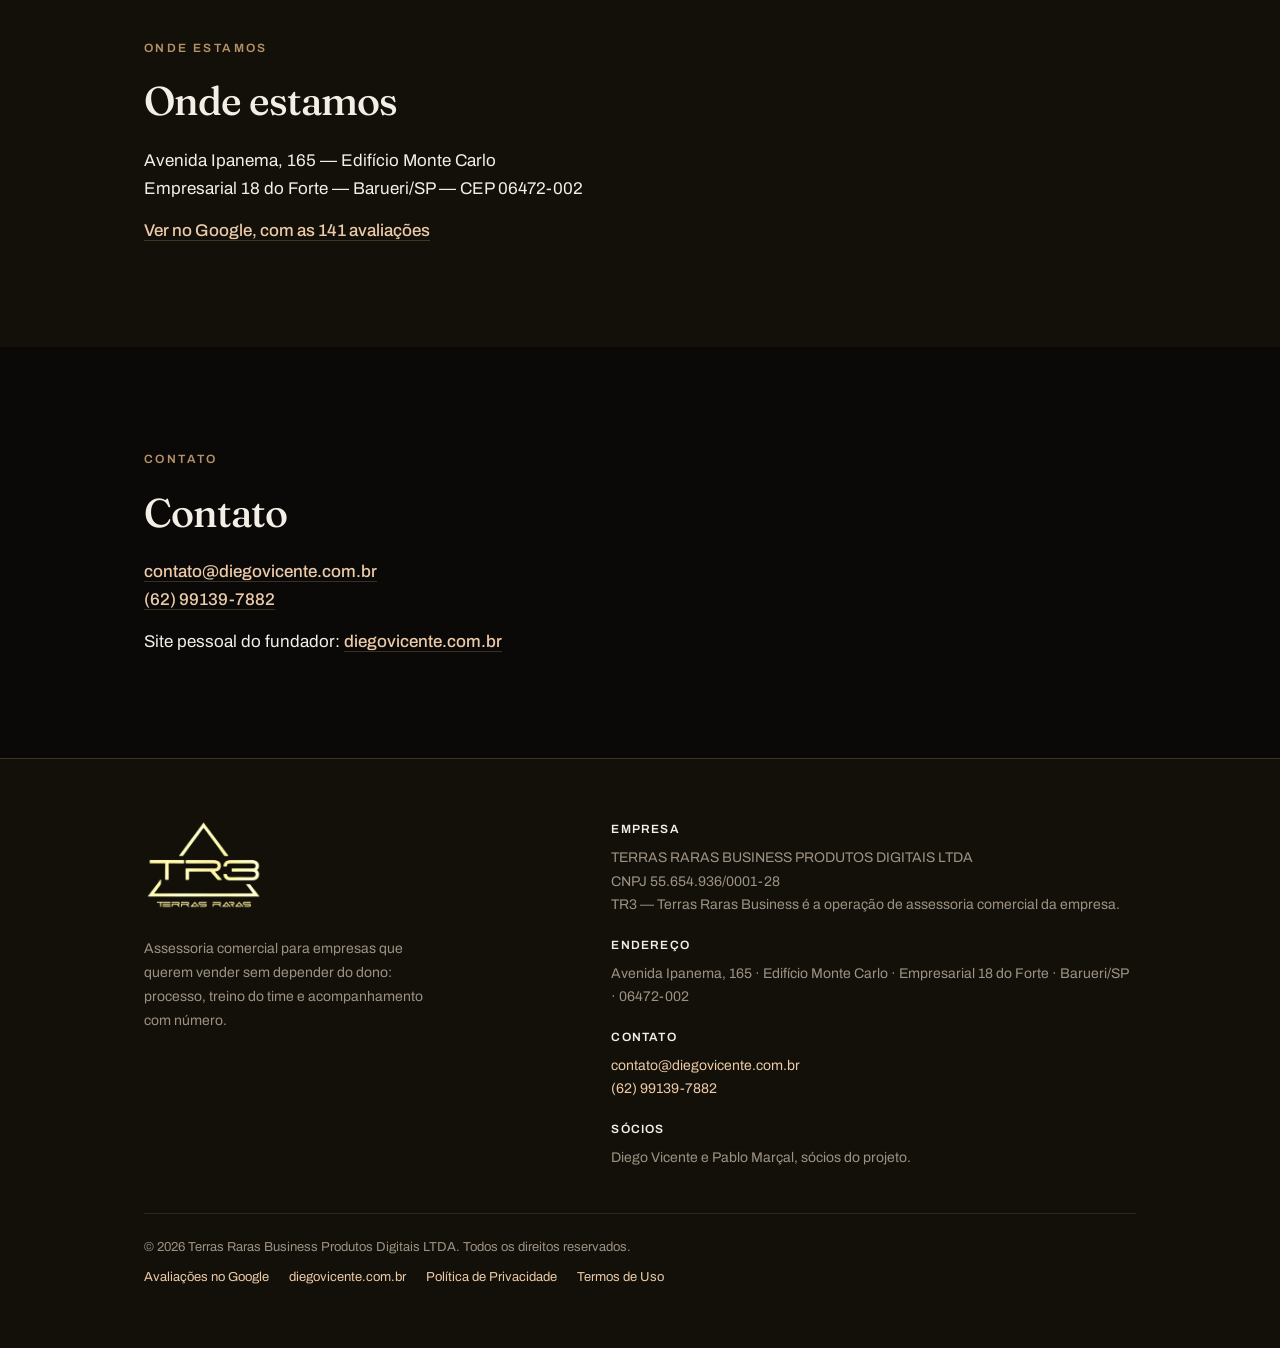
==== commit 2a180690: "Logo oficial da TR3 e fotografia do evento nas páginas A página estava sem imagem nenhuma, e havia m" ====
--- a/a-empresa/index.html
+++ b/a-empresa/index.html
@@ -36,10 +36,7 @@
 <body>
 <header class="topbar">
   <div class="wrap">
-    <a href="/" aria-label="TR3 — Terras Raras Business, página inicial"><span class="marca">
-  <span class="marca-simbolo"><svg viewBox="0 0 393 393" role="img" aria-label="TR3" xmlns="http://www.w3.org/2000/svg"><defs><linearGradient id="gm" x1="196" y1="1" x2="196" y2="392" gradientUnits="userSpaceOnUse"><stop offset="0" stop-color="#ECCBA8"/><stop offset="1" stop-color="#B49265"/></linearGradient></defs><path fill="url(#gm)" d="m56.98,179.28c-6.62-.82-13.25-1.05-19.88-1.07.76-9.18,2.08-18.11,3.94-26.77,1.62,3.26,3.51,6.42,5.71,9.45,5.23,7.19,12.32,12.19,20.04,18.44-4.16,0-7.02.3-9.8-.05Zm130.13,30.97c5.53,15.39,8.45,31.27,6.6,48.3-1.43-.54-1.84-1.73-2.53-2.72-23.41-33.53-54.7-56.39-93.62-68.77-3.3-1.05-3.82-3.03-4.32-5.88-4.53-25.7-21.45-44.64-46.01-52.12,2.54-7.4,5.5-14.56,8.87-21.44,11.66.81,23.11,2.95,34.13,6.84,47.16,16.66,79.88,48.45,96.88,95.78Zm-37.77-33.35c-.04-11.28-10.45-21.26-22-21.07-8.48.13-13.17,4.84-13.27,13.33-.14,11.02,10.89,21.7,22.63,21.92,7.2.14,12.68-6.01,12.65-14.18Zm-112.6,33.25c.6-.34,1.19-.7,1.75-1.1.14-.1.15-.39.56-1.54-.82,0-1.63,0-2.45,0,.04.89.09,1.77.14,2.65ZM162.64,14.43c4.87,4.17,8.4,10.19,8.57,16.04.24,8.23-5.32,13.92-13.64,13.96-10.43.05-19.82-8.31-21.44-18.44-11.82,6.2-22.78,13.46-32.77,21.71,6.85,23.22,20.21,43.48,40.16,60.65,9.09,7.83,19.07,14.55,27.61,23.11,8.3,8.33,15.23,17.75,23.82,28.77,0-14.93.04-27.75-.02-40.58-.02-3.72-3.23-2.93-5.42-3.51-26.85-7.11-43.72-23.86-49.83-51.21-1.33-5.96-.35-7.95,6.42-6.56,19.75,4.06,34.28,14.96,44.56,31.98,1.01,1.68,1.89,3.44,2.86,5.14.08.14.38.17,1.56.64,0-4.34,0-8.34,0-12.35,0-24.8.12-49.6-.11-74.39-.01-1.52.08-2.78.36-3.8-11.36,2.18-22.27,5.14-32.68,8.84Zm26.05,300.53c1.1,3.67,2.53,7.52,1.6,11.55-4.45,19.22-11.17,37.54-20.96,54.64-65.47-20.86-112.21-70.04-127.55-135.87,7.45-7.48,12.9-17.11,16.22-28.96,1.82-6.52,4.48-8.16,10.58-7.05,27.91,5.08,52.66,16.71,74.12,35.25,6.78,5.86,6.53,5.94-1.61,9.26-22.09,9.01-35.43,25.44-40.3,48.74-.97,4.62-.39,7.65,5.9,6.18,12.95-3.02,24.41-8.34,34.09-17.76,8.51-8.28,13.35-18.56,17.84-29.55,1.05.84,1.94,1.31,2.52,2.03,12.46,15.43,21.88,32.52,27.56,51.54Zm-85.11-67.96c-.02-8.36-5.67-14.29-13.53-14.2-10.95.13-21.68,10.84-21.85,21.82-.13,8.13,5.44,13.56,13.95,13.59,10.28.04,21.45-11.02,21.43-21.21ZM354.69,1.18v78.64c-6.98,1-13.88,2.45-20.82,3.08-.77-2.6.59-3.95,1.3-5.44,8.04-17.01,12.84-34.95,14.18-53.66,1.52-21.19,1.21-21.22-19.66-21.15-1.23,0-2.46.08-3.68,0-3.51-.25-4.67,1.44-4.74,4.83-.11,5.13-.63,10.25-1.07,15.36-3.17,37.37-20.56,66.95-49.85,89.73-14,10.89-27.26,22.41-37.76,36.83-2.24,3.07-4.68,6-8.36,10.7,0-30.85.27-59.33-.19-87.79-.12-7.28,1.58-10.38,9.05-12.45,25.45-7.05,40.62-24.46,46.56-50,1.56-6.69.15-8.09-6.67-6.61-19.47,4.23-34.45,14.73-44.31,32.24-.98,1.75-1.18,4.28-4.47,4.77,0-10.74-.11-21.24.05-31.74.06-4.31-1.33-6.27-5.96-5.98-1.33.08-2.66.15-3.99.19,9.31-1.03,18.88-1.56,28.68-1.56h111.7Zm-76.91,75.94c.12-9.36-5.35-14.5-14.75-13.88-7.78.51-16.85,7.66-19.23,15.15-3.62,11.42,2.91,21.02,13.77,20.23,10.75-.78,20.08-10.71,20.21-21.49Zm-191.98,4.82c-1.7-4.06-3.36-8.08-4.94-12.11-2.97,3.48-5.81,7.08-8.51,10.79,4.27.93,8.61,2.26,13.45,1.32Zm249.33,30.94c6.47-2.01,13-3.3,19.56-4.12v43.25c-4.68,6.61-8.21,14.38-10.58,23.28-1.27,4.77-3.24,6.59-8.04,7.72-31.64,7.46-59.66,21.88-83.47,44.29-10.11,9.51-18.74,20.31-28.08,32.11,0-5.62-.34-9.77.08-13.84.65-6.32,1.3-12.71,2.86-18.84,14.72-57.92,50.38-96.07,107.68-113.85Zm-10.48,43.86c0-8.82-4.74-13.73-13.4-13.87-10.95-.18-22.1,11.19-21.91,22.34.13,7.64,5.87,13.1,13.72,13.05,11.32-.08,21.58-10.31,21.59-21.52Zm30.04,116.95v118.46h-98.28c-11.28-17.23-19.36-36.19-25.22-56.33-1.62-5.57-3.46-11.22-1.68-17.29,11.56-39.46,34.9-69.67,70.35-90.62,4.94-2.92,6.51-2,8.4,3.38,7.95,22.61,23.53,36.63,46.44,42.41Zm-44.69,7.01c.35-11.71-9.71-22.59-21.08-22.8-7.86-.15-13.84,5.11-14.38,12.64-.72,10.23,10.37,22.35,20.79,22.7,9.04.31,14.42-4.29,14.67-12.53Zm12.08-63.77c.89,3.38,3.6,3.12,5.36,4.03,11.6,6.07,20.81,13.94,27.25,23.96v-36.24c-5.53.71-11.03,1.78-16.49,3.39-5.35,1.58-10.68,3.22-16.11,4.85Zm-112.49,146.64c-3.9,8.81-7.54,16.92-11.53,24.67,7.96,1.43,16.14,2.48,24.52,3.12-3.16-5.8-6.04-11.74-8.59-17.88-1.2-2.9-2.54-5.73-4.39-9.91Z"/></svg></span>
-  <span class="marca-texto"><strong>TR3</strong><em>Terras Raras Business</em></span>
-</span></a>
+    <a href="/" aria-label="TR3 — Terras Raras Business, página inicial"><span class="marca"><img class="marca-img" src="/assets/logo-tr3.png" alt="TR3 — Terras Raras" width="512" height="400"></span></a>
     <nav class="nav"><a href="/">Início</a><a href="/assessoria-comercial-b2b/">Assessoria comercial</a><a href="/imersao-de-vendas-sao-paulo/">Imersão de vendas</a><a href="/treinamento-de-vendas-para-equipe/">Treinamento</a><a href="/a-empresa/" aria-current="page">A empresa</a></nav>
   </div>
 </header>
@@ -100,10 +97,7 @@
   <div class="wrap">
     <div class="foot-grid">
       <div>
-        <span class="marca marca-foot">
-  <span class="marca-simbolo"><svg viewBox="0 0 393 393" role="img" aria-label="TR3" xmlns="http://www.w3.org/2000/svg"><defs><linearGradient id="gmf" x1="196" y1="1" x2="196" y2="392" gradientUnits="userSpaceOnUse"><stop offset="0" stop-color="#ECCBA8"/><stop offset="1" stop-color="#B49265"/></linearGradient></defs><path fill="url(#gmf)" d="m56.98,179.28c-6.62-.82-13.25-1.05-19.88-1.07.76-9.18,2.08-18.11,3.94-26.77,1.62,3.26,3.51,6.42,5.71,9.45,5.23,7.19,12.32,12.19,20.04,18.44-4.16,0-7.02.3-9.8-.05Zm130.13,30.97c5.53,15.39,8.45,31.27,6.6,48.3-1.43-.54-1.84-1.73-2.53-2.72-23.41-33.53-54.7-56.39-93.62-68.77-3.3-1.05-3.82-3.03-4.32-5.88-4.53-25.7-21.45-44.64-46.01-52.12,2.54-7.4,5.5-14.56,8.87-21.44,11.66.81,23.11,2.95,34.13,6.84,47.16,16.66,79.88,48.45,96.88,95.78Zm-37.77-33.35c-.04-11.28-10.45-21.26-22-21.07-8.48.13-13.17,4.84-13.27,13.33-.14,11.02,10.89,21.7,22.63,21.92,7.2.14,12.68-6.01,12.65-14.18Zm-112.6,33.25c.6-.34,1.19-.7,1.75-1.1.14-.1.15-.39.56-1.54-.82,0-1.63,0-2.45,0,.04.89.09,1.77.14,2.65ZM162.64,14.43c4.87,4.17,8.4,10.19,8.57,16.04.24,8.23-5.32,13.92-13.64,13.96-10.43.05-19.82-8.31-21.44-18.44-11.82,6.2-22.78,13.46-32.77,21.71,6.85,23.22,20.21,43.48,40.16,60.65,9.09,7.83,19.07,14.55,27.61,23.11,8.3,8.33,15.23,17.75,23.82,28.77,0-14.93.04-27.75-.02-40.58-.02-3.72-3.23-2.93-5.42-3.51-26.85-7.11-43.72-23.86-49.83-51.21-1.33-5.96-.35-7.95,6.42-6.56,19.75,4.06,34.28,14.96,44.56,31.98,1.01,1.68,1.89,3.44,2.86,5.14.08.14.38.17,1.56.64,0-4.34,0-8.34,0-12.35,0-24.8.12-49.6-.11-74.39-.01-1.52.08-2.78.36-3.8-11.36,2.18-22.27,5.14-32.68,8.84Zm26.05,300.53c1.1,3.67,2.53,7.52,1.6,11.55-4.45,19.22-11.17,37.54-20.96,54.64-65.47-20.86-112.21-70.04-127.55-135.87,7.45-7.48,12.9-17.11,16.22-28.96,1.82-6.52,4.48-8.16,10.58-7.05,27.91,5.08,52.66,16.71,74.12,35.25,6.78,5.86,6.53,5.94-1.61,9.26-22.09,9.01-35.43,25.44-40.3,48.74-.97,4.62-.39,7.65,5.9,6.18,12.95-3.02,24.41-8.34,34.09-17.76,8.51-8.28,13.35-18.56,17.84-29.55,1.05.84,1.94,1.31,2.52,2.03,12.46,15.43,21.88,32.52,27.56,51.54Zm-85.11-67.96c-.02-8.36-5.67-14.29-13.53-14.2-10.95.13-21.68,10.84-21.85,21.82-.13,8.13,5.44,13.56,13.95,13.59,10.28.04,21.45-11.02,21.43-21.21ZM354.69,1.18v78.64c-6.98,1-13.88,2.45-20.82,3.08-.77-2.6.59-3.95,1.3-5.44,8.04-17.01,12.84-34.95,14.18-53.66,1.52-21.19,1.21-21.22-19.66-21.15-1.23,0-2.46.08-3.68,0-3.51-.25-4.67,1.44-4.74,4.83-.11,5.13-.63,10.25-1.07,15.36-3.17,37.37-20.56,66.95-49.85,89.73-14,10.89-27.26,22.41-37.76,36.83-2.24,3.07-4.68,6-8.36,10.7,0-30.85.27-59.33-.19-87.79-.12-7.28,1.58-10.38,9.05-12.45,25.45-7.05,40.62-24.46,46.56-50,1.56-6.69.15-8.09-6.67-6.61-19.47,4.23-34.45,14.73-44.31,32.24-.98,1.75-1.18,4.28-4.47,4.77,0-10.74-.11-21.24.05-31.74.06-4.31-1.33-6.27-5.96-5.98-1.33.08-2.66.15-3.99.19,9.31-1.03,18.88-1.56,28.68-1.56h111.7Zm-76.91,75.94c.12-9.36-5.35-14.5-14.75-13.88-7.78.51-16.85,7.66-19.23,15.15-3.62,11.42,2.91,21.02,13.77,20.23,10.75-.78,20.08-10.71,20.21-21.49Zm-191.98,4.82c-1.7-4.06-3.36-8.08-4.94-12.11-2.97,3.48-5.81,7.08-8.51,10.79,4.27.93,8.61,2.26,13.45,1.32Zm249.33,30.94c6.47-2.01,13-3.3,19.56-4.12v43.25c-4.68,6.61-8.21,14.38-10.58,23.28-1.27,4.77-3.24,6.59-8.04,7.72-31.64,7.46-59.66,21.88-83.47,44.29-10.11,9.51-18.74,20.31-28.08,32.11,0-5.62-.34-9.77.08-13.84.65-6.32,1.3-12.71,2.86-18.84,14.72-57.92,50.38-96.07,107.68-113.85Zm-10.48,43.86c0-8.82-4.74-13.73-13.4-13.87-10.95-.18-22.1,11.19-21.91,22.34.13,7.64,5.87,13.1,13.72,13.05,11.32-.08,21.58-10.31,21.59-21.52Zm30.04,116.95v118.46h-98.28c-11.28-17.23-19.36-36.19-25.22-56.33-1.62-5.57-3.46-11.22-1.68-17.29,11.56-39.46,34.9-69.67,70.35-90.62,4.94-2.92,6.51-2,8.4,3.38,7.95,22.61,23.53,36.63,46.44,42.41Zm-44.69,7.01c.35-11.71-9.71-22.59-21.08-22.8-7.86-.15-13.84,5.11-14.38,12.64-.72,10.23,10.37,22.35,20.79,22.7,9.04.31,14.42-4.29,14.67-12.53Zm12.08-63.77c.89,3.38,3.6,3.12,5.36,4.03,11.6,6.07,20.81,13.94,27.25,23.96v-36.24c-5.53.71-11.03,1.78-16.49,3.39-5.35,1.58-10.68,3.22-16.11,4.85Zm-112.49,146.64c-3.9,8.81-7.54,16.92-11.53,24.67,7.96,1.43,16.14,2.48,24.52,3.12-3.16-5.8-6.04-11.74-8.59-17.88-1.2-2.9-2.54-5.73-4.39-9.91Z"/></svg></span>
-  <span class="marca-texto"><strong>TR3</strong><em>Terras Raras Business</em></span>
-</span>
+        <span class="marca marca-foot"><img class="marca-img" src="/assets/logo-tr3.png" alt="TR3 — Terras Raras" width="512" height="400"></span>
         <p class="foot-tag">Assessoria comercial para empresas que querem vender sem depender do dono:
         processo, treino do time e acompanhamento com número.</p>
       </div>
--- a/assets/site.css
+++ b/assets/site.css
@@ -23,6 +23,8 @@
 .topbar{border-bottom:1px solid var(--gold-dim);padding-block:18px;position:relative;z-index:5}
 .topbar .wrap{display:flex;align-items:center;justify-content:space-between;gap:20px;flex-wrap:wrap}
 .marca{display:inline-flex;align-items:center;gap:14px;text-decoration:none}
+.marca-img{display:block;width:96px;height:auto;filter:invert(1) sepia(1) saturate(1.7) hue-rotate(-12deg) brightness(1.06);mix-blend-mode:screen}
+.marca-foot .marca-img{width:120px}
 .marca-simbolo{display:block;width:42px;flex:0 0 42px}
 .marca-simbolo svg{display:block;width:100%;height:auto}
 .marca-texto{display:flex;flex-direction:column;line-height:1}
@@ -138,3 +140,35 @@
 @media (max-width:720px){.foot-grid{grid-template-columns:1fr}}
 @media (max-width:520px){.marks{grid-template-columns:1fr}.hero h1{max-width:none}}
 @media (prefers-reduced-motion:reduce){*{transition:none!important;animation:none!important}html{scroll-behavior:auto}}
+
+
+/* ---------- imagem: a pagina precisa mostrar o evento, nao so falar dele ---------- */
+.hero-foto{position:relative;overflow:hidden;border-bottom:1px solid var(--gold-dim);
+  padding-block:clamp(72px,11vw,150px) clamp(56px,8vw,104px)}
+.hero-foto::before{content:"";position:absolute;inset:0;
+  background-image:linear-gradient(100deg,rgba(11,9,8,.96) 0%,rgba(11,9,8,.9) 42%,rgba(11,9,8,.55) 72%,rgba(11,9,8,.72) 100%),
+    url("/assets/fotos/evento-3.jpg");
+  background-size:cover;background-position:62% center;pointer-events:none}
+.hero-foto::after{content:"";position:absolute;inset:auto 0 0 0;height:160px;
+  background:linear-gradient(to bottom,transparent,var(--ink));pointer-events:none}
+.hero-foto .wrap{position:relative;z-index:1}
+
+.galeria{display:grid;grid-template-columns:repeat(auto-fit,minmax(260px,1fr));gap:12px;
+  margin-top:clamp(32px,4vw,48px)}
+.galeria figure{margin:0;position:relative;overflow:hidden;border:1px solid var(--gold-dim);
+  aspect-ratio:4/3;max-width:100%}
+.galeria img{width:100%;height:100%;object-fit:cover;display:block;transition:transform .5s ease}
+.galeria figure:hover img{transform:scale(1.04)}
+.galeria figcaption{position:absolute;left:0;right:0;bottom:0;padding:14px 16px;font-size:13px;
+  color:var(--text);background:linear-gradient(to top,rgba(11,9,8,.92),transparent)}
+
+.split{display:grid;grid-template-columns:minmax(0,1.05fr) minmax(0,1fr);gap:clamp(28px,5vw,56px);
+  align-items:center;margin-top:clamp(28px,3.4vw,40px)}
+.split-foto{margin:0;border:1px solid var(--gold-dim);overflow:hidden;aspect-ratio:4/5;max-width:100%}
+.split-foto img{width:100%;height:100%;object-fit:cover;display:block}
+.split-foto-larga{aspect-ratio:3/2}
+
+@media (max-width:820px){
+  .split{grid-template-columns:1fr}
+  .hero-foto::before{background-position:70% center}
+}
